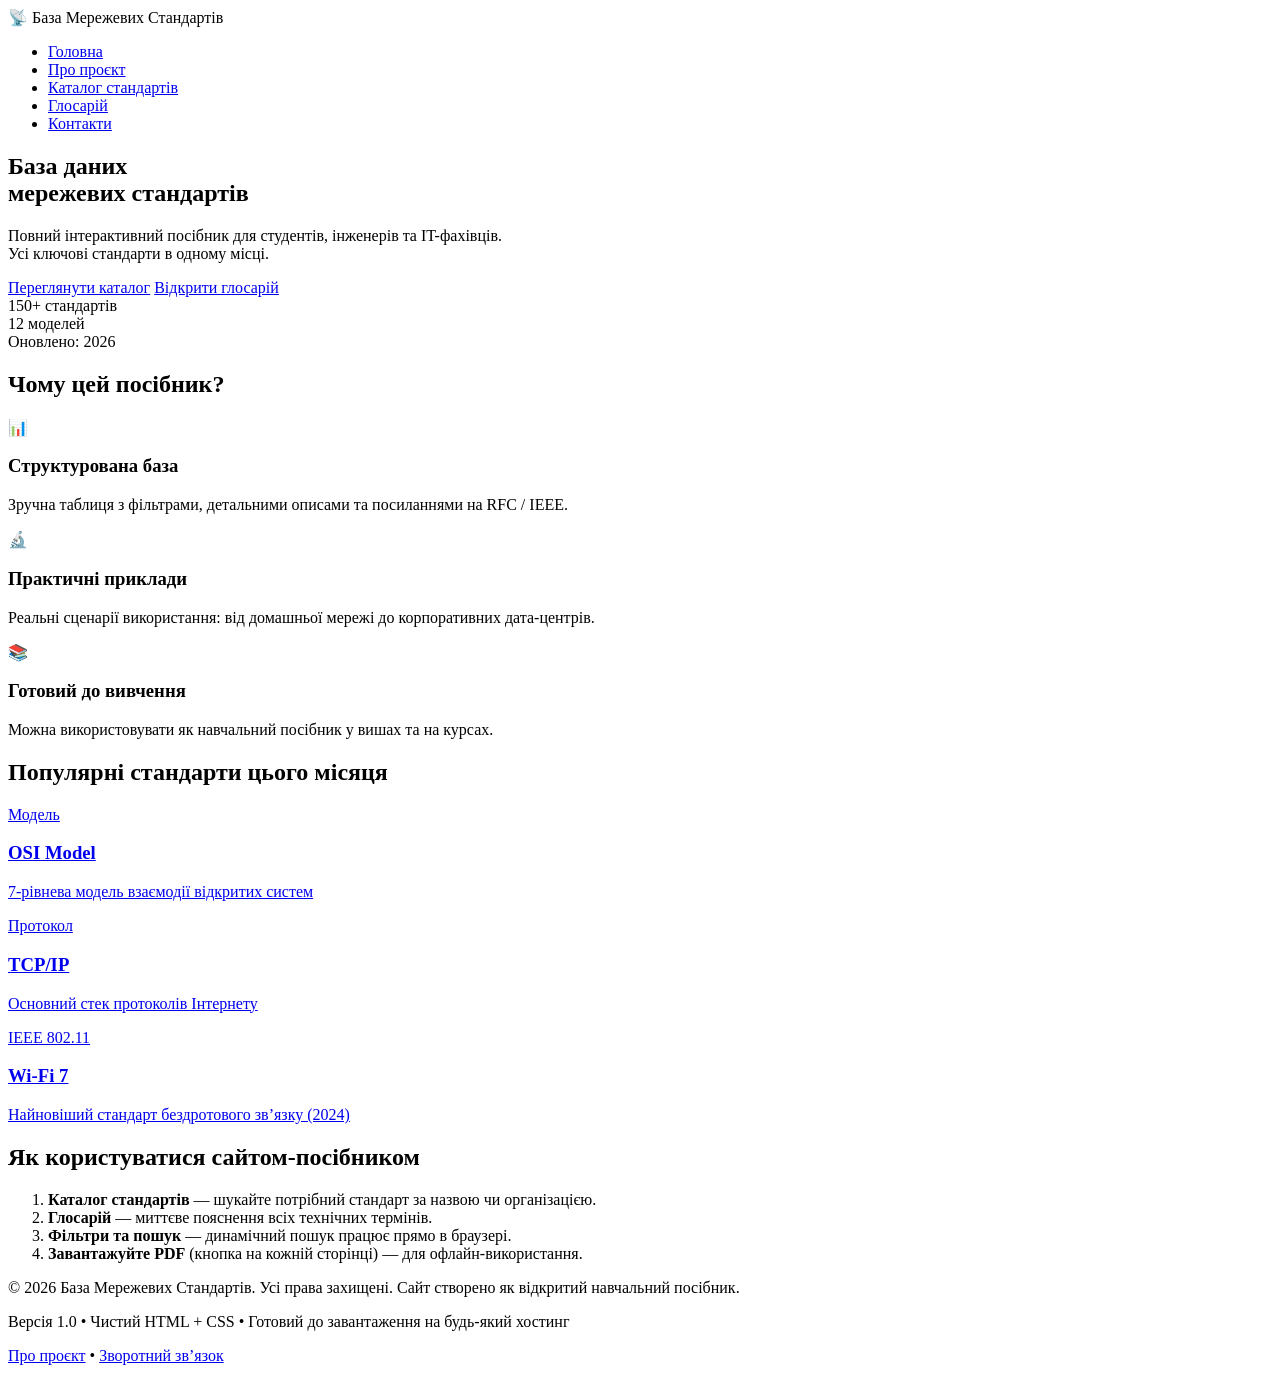
==== index.html @ 75a041d7 "Add files via upload" ====
<!DOCTYPE html>
<html lang="uk">
<head>
    <meta charset="UTF-8">
    <meta name="viewport" content="width=device-width, initial-scale=1.0">
    <meta name="description" content="Посібник з бази даних мережевих стандартів — повна довідка з OSI, TCP/IP, IEEE та інших стандартів">
    <title>Головна — База Мережевих Стандартів</title>
    <link rel="stylesheet" href="css/styles.css">
</head>
<body>
    <!-- НАВІГАЦІЯ (однакова на всіх сторінках) -->
    <header>
        <nav>
            <div class="logo">
                <span>📡</span> База Мережевих Стандартів
            </div>
            <ul class="menu">
                <li><a href="index.html" class="active">Головна</a></li>
                <li><a href="about.html">Про проєкт</a></li>
                <li><a href="catalog.html">Каталог стандартів</a></li>
                <li><a href="glossary.html">Глосарій</a></li>
                <li><a href="contacts.html">Контакти</a></li>
            </ul>
        </nav>
    </header>

    <!-- ГЕРО-СЕКЦІЯ -->
    <section class="hero">
        <div class="container">
            <h1>База даних<br>мережевих стандартів</h1>
            <p class="hero-subtitle">Повний інтерактивний посібник для студентів, інженерів та IT-фахівців.<br>Усі ключові стандарти в одному місці.</p>
            <div class="hero-buttons">
                <a href="catalog.html" class="btn-primary">Переглянути каталог</a>
                <a href="glossary.html" class="btn-secondary">Відкрити глосарій</a>
            </div>
            <div class="hero-stats">
                <div>150+ стандартів</div>
                <div>12 моделей</div>
                <div>Оновлено: 2026</div>
            </div>
        </div>
    </section>

    <!-- ОСНОВНИЙ КОНТЕНТ -->
    <main class="container">
        <section class="section">
            <h2>Чому цей посібник?</h2>
            <div class="grid-3">
                <div class="card">
                    <div class="card-icon">📊</div>
                    <h3>Структурована база</h3>
                    <p>Зручна таблиця з фільтрами, детальними описами та посиланнями на RFC / IEEE.</p>
                </div>
                <div class="card">
                    <div class="card-icon">🔬</div>
                    <h3>Практичні приклади</h3>
                    <p>Реальні сценарії використання: від домашньої мережі до корпоративних дата-центрів.</p>
                </div>
                <div class="card">
                    <div class="card-icon">📚</div>
                    <h3>Готовий до вивчення</h3>
                    <p>Можна використовувати як навчальний посібник у вишах та на курсах.</p>
                </div>
            </div>
        </section>

        <section class="section bg-light">
            <h2>Популярні стандарти цього місяця</h2>
            <div class="popular-grid">
                <a href="catalog.html#osi" class="popular-card">
                    <span class="tag">Модель</span>
                    <h3>OSI Model</h3>
                    <p>7-рівнева модель взаємодії відкритих систем</p>
                </a>
                <a href="catalog.html#tcpip" class="popular-card">
                    <span class="tag">Протокол</span>
                    <h3>TCP/IP</h3>
                    <p>Основний стек протоколів Інтернету</p>
                </a>
                <a href="catalog.html#wifi" class="popular-card">
                    <span class="tag">IEEE 802.11</span>
                    <h3>Wi-Fi 7</h3>
                    <p>Найновіший стандарт бездротового зв’язку (2024)</p>
                </a>
            </div>
        </section>

        <section class="section">
            <h2>Як користуватися сайтом-посібником</h2>
            <ol class="steps">
                <li><strong>Каталог стандартів</strong> — шукайте потрібний стандарт за назвою чи організацією.</li>
                <li><strong>Глосарій</strong> — миттєве пояснення всіх технічних термінів.</li>
                <li><strong>Фільтри та пошук</strong> — динамічний пошук працює прямо в браузері.</li>
                <li><strong>Завантажуйте PDF</strong> (кнопка на кожній сторінці) — для офлайн-використання.</li>
            </ol>
        </section>
    </main>

    <!-- ФУТЕР (однаковий на всіх сторінках) -->
    <footer>
        <div class="container">
            <p>&copy; 2026 База Мережевих Стандартів. Усі права захищені. Сайт створено як відкритий навчальний посібник.</p>
            <p>Версія 1.0 • Чистий HTML + CSS • Готовий до завантаження на будь-який хостинг</p>
            <div class="footer-links">
                <a href="about.html">Про проєкт</a> • 
                <a href="contacts.html">Зворотний зв’язок</a>
            </div>
        </div>
    </footer>

    <script>
        // Простий скрипт для активної сторінки (працює на всіх)
        document.querySelectorAll('.menu a').forEach(link => {
            if (link.getAttribute('href') === window.location.pathname.split('/').pop() || 
                (window.location.pathname === '/' && link.getAttribute('href') === 'index.html')) {
                link.classList.add('active');
            }
        });
    </script>
</body>
</html>
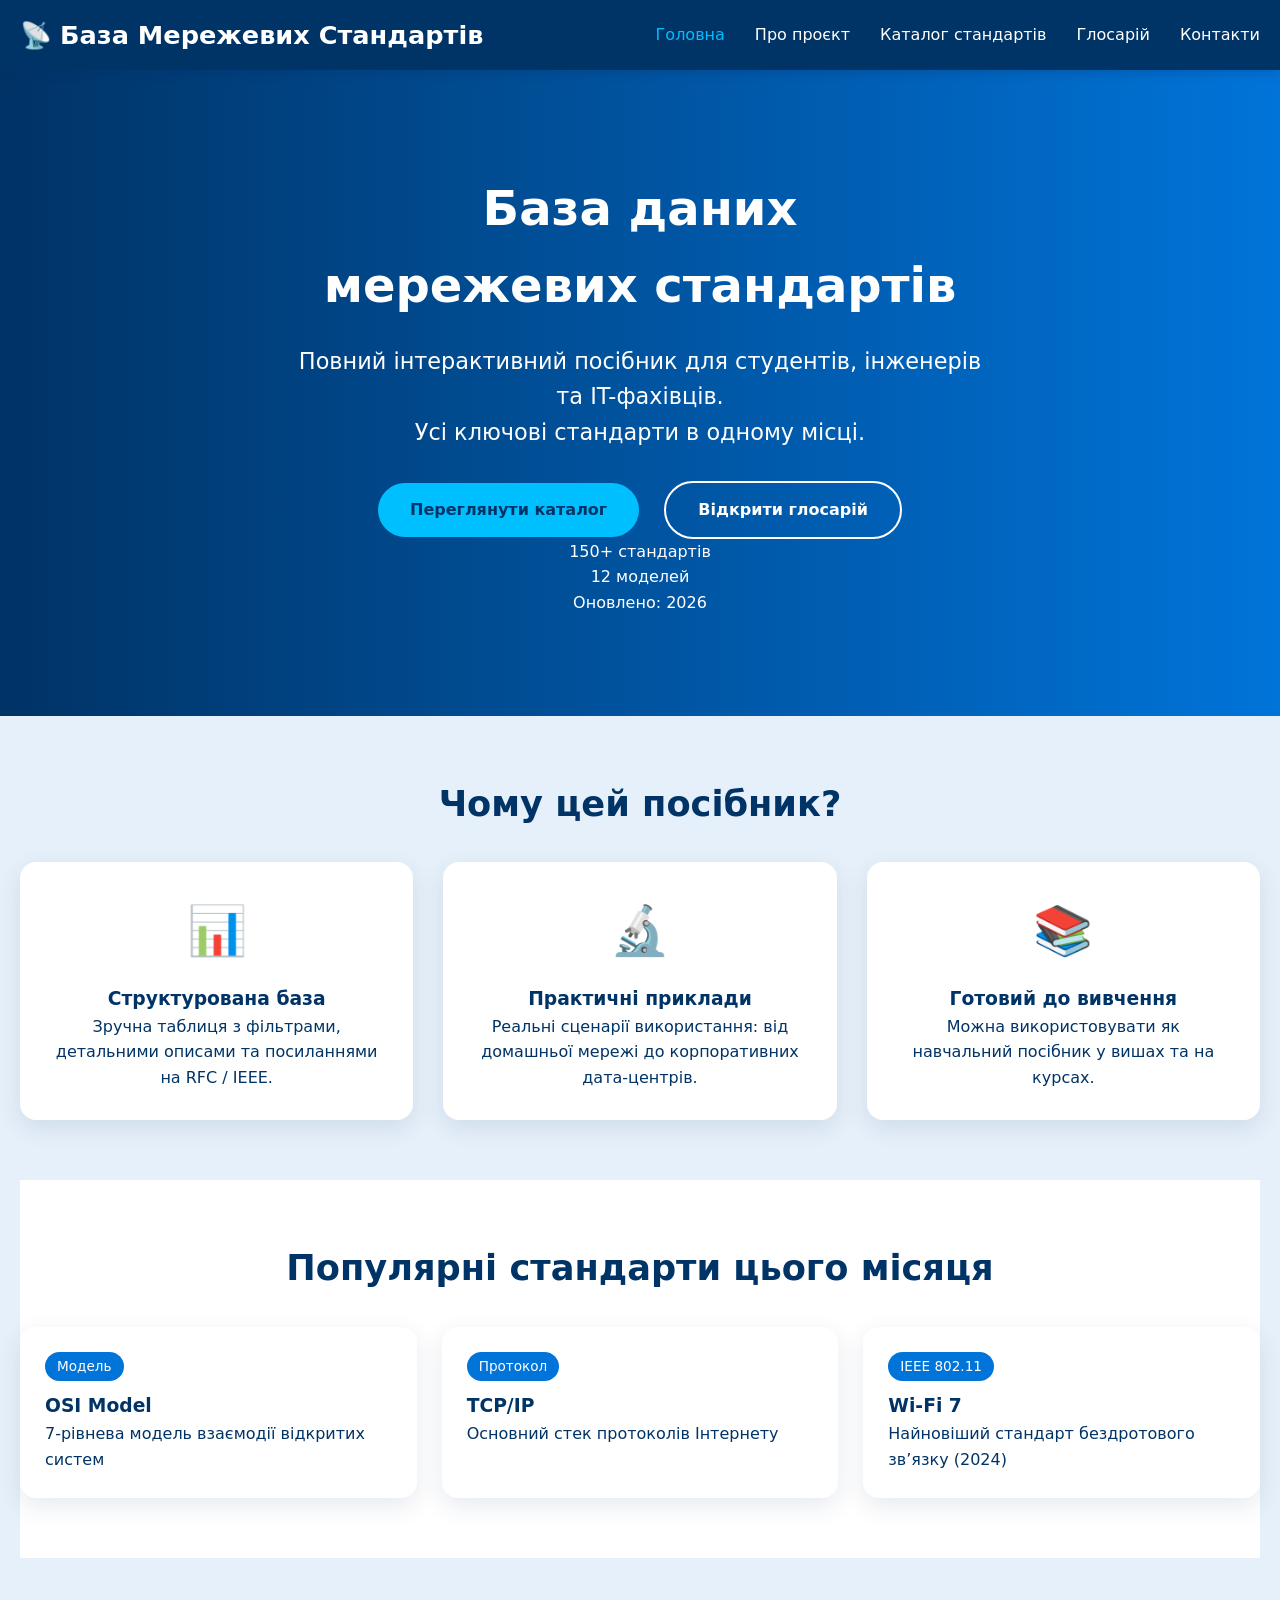
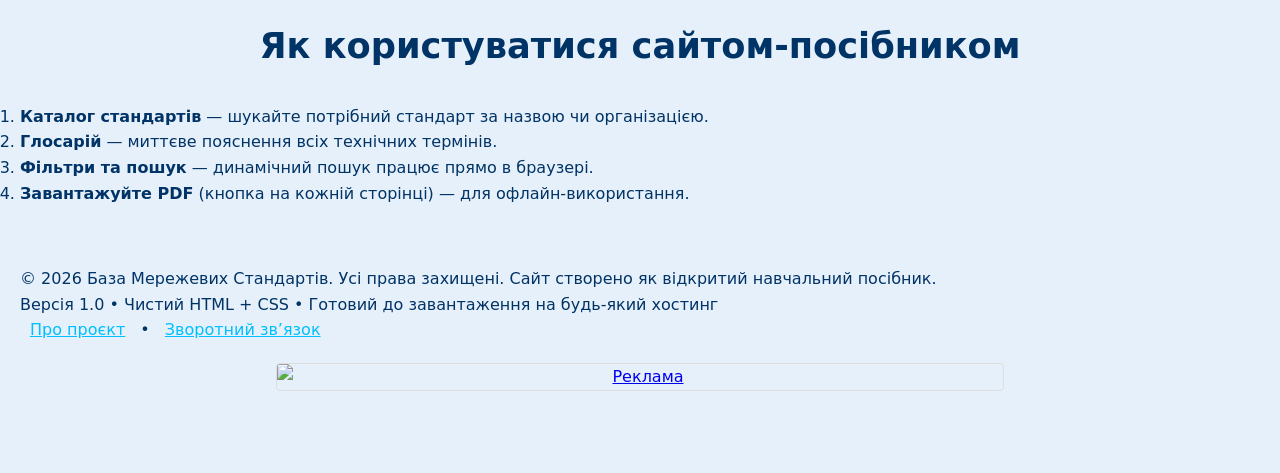
==== commit 7644eaec: "Update index.html" ====
--- a/index.html
+++ b/index.html
@@ -117,5 +117,37 @@
             }
         });
     </script>
+    <!-- Контейнер для баннера с защитой от "прыжков" верстки -->
+<div class="advertising-banner-container" style="margin: 20px auto; max-width: 728px; min-height: 90px; text-align: center;">
+    
+    <!-- Ссылка и изображение баннера (Пример: партнерский товар) -->
+    <a href="https://eedst.com" target="_blank" rel="noopener nofollow" id="live-ad-link" style="display: inline-block; width: 100%;">
+        <img src="https://picsum.photos" alt="Реклама" id="live-ad-img" style="width: 100%; height: auto; border: 1px solid #ddd; border-radius: 4px; display: block;">
+    </a>
+
+    <!-- Рабочий JS-скрипт трекинга и ротации (срабатывает сразу) -->
+    <script>
+        document.addEventListener("DOMContentLoaded", function() {
+            const adLink = document.getElementById("live-ad-link");
+            const adImg = document.getElementById("live-ad-img");
+
+            // Пример простой ротации: если у пользователя мобильный, меняем баннер на узкий
+            if (window.innerWidth < 768) {
+                adImg.src = "https://picsum.photos"; // Мобильный формат
+                adImg.style.maxWidth = "300px";
+            }
+
+            // Трекинг показа в консоль (имитация отправки статистики на сервер рекламодателя)
+            console.log("Рекламный блок успешно загружен. ID кампании: LIVE-728");
+
+            // Сбор статистики кликов
+            adLink.addEventListener("click", function(event) {
+                console.log("Пользователь кликнул по рекламе. Перенаправление...");
+                // Здесь реальные сети отправляют фоновый пиксель перед уходом со страницы
+            });
+        });
+    </script>
+</div>
+
 </body>
-</html>+</html>
--- a/css/styles.css
+++ b/css/styles.css
@@ -0,0 +1,200 @@
+/* ЧИСТИЙ CSS — без жодних зовнішніх посилань */
+* { margin:0; padding:0; box-sizing:border-box; }
+body {
+    font-family: 'Segoe UI', system-ui, sans-serif;
+    background: #E6F0FA;
+    color: #003366;
+    line-height: 1.6;
+}
+header {
+    background: #003366;
+    color: #fff;
+    position: sticky;
+    top: 0;
+    z-index: 100;
+    box-shadow: 0 2px 10px rgba(0, 51, 102, 0.3);
+}
+nav {
+    max-width: 1280px;
+    margin: 0 auto;
+    padding: 0 20px;
+    display: flex;
+    align-items: center;
+    justify-content: space-between;
+    height: 70px;
+}
+.logo {
+    font-size: 1.6rem;
+    font-weight: 700;
+    display: flex;
+    align-items: center;
+    gap: 8px;
+}
+.menu {
+    list-style: none;
+    display: flex;
+    gap: 30px;
+}
+.menu a {
+    color: #fff;
+    text-decoration: none;
+    font-weight: 500;
+    transition: color 0.3s;
+}
+.menu a:hover, .menu a.active {
+    color: #00BFFF;
+}
+.hero {
+    background: linear-gradient(90deg, #003366, #0074D9);
+    color: #fff;
+    padding: 100px 20px;
+    text-align: center;
+}
+.hero.small-hero { padding: 60px 20px; }
+.hero h1 { font-size: 3rem; margin-bottom: 20px; }
+.hero-subtitle { font-size: 1.4rem; max-width: 700px; margin: 0 auto 30px; }
+.btn-primary, .btn-secondary {
+    display: inline-block;
+    padding: 14px 32px;
+    border-radius: 50px;
+    text-decoration: none;
+    font-weight: 600;
+    margin: 0 10px;
+    transition: all 0.3s;
+}
+.btn-primary {
+    background: #00BFFF;
+    color: #003366;
+}
+.btn-primary:hover { background: #fff; transform: translateY(-3px); }
+.btn-secondary {
+    border: 2px solid #fff;
+    color: #fff;
+}
+.btn-secondary:hover { background: #fff; color: #003366; }
+.container {
+    max-width: 1280px;
+    margin: 0 auto;
+    padding: 0 20px;
+}
+.section { padding: 60px 0; }
+.bg-light { background: #fff; }
+h2 { font-size: 2.2rem; margin-bottom: 30px; text-align: center; color: #003366; }
+.grid-3 {
+    display: grid;
+    grid-template-columns: repeat(auto-fit, minmax(300px, 1fr));
+    gap: 30px;
+}
+.card {
+    background: #fff;
+    padding: 30px;
+    border-radius: 16px;
+    box-shadow: 0 8px 25px rgba(0, 51, 102, 0.1);
+    text-align: center;
+    transition: transform 0.3s;
+}
+.card:hover { transform: translateY(-10px); }
+.card-icon { font-size: 3rem; margin-bottom: 15px; }
+.popular-grid {
+    display: grid;
+    grid-template-columns: repeat(auto-fit, minmax(300px, 1fr));
+    gap: 25px;
+}
+.popular-card {
+    background: #fff;
+    padding: 25px;
+    border-radius: 16px;
+    box-shadow: 0 8px 25px rgba(0, 51, 102, 0.1);
+    text-decoration: none;
+    color: #003366;
+    transition: all 0.3s;
+}
+.popular-card:hover { transform: scale(1.05); }
+.tag {
+    background: #0074D9;
+    color: #fff;
+    padding: 4px 12px;
+    border-radius: 30px;
+    font-size: 0.85rem;
+    display: inline-block;
+    margin-bottom: 10px;
+}
+.standards-table {
+    width: 100%;
+    border-collapse: collapse;
+    background: #fff;
+    border-radius: 16px;
+    overflow: hidden;
+    box-shadow: 0 8px 30px rgba(0, 51, 102, 0.15);
+}
+.standards-table th {
+    background: #003366;
+    color: #fff;
+    padding: 18px;
+    text-align: left;
+}
+.standards-table td {
+    padding: 18px;
+    border-bottom: 1px solid #ddd;
+}
+.search-input {
+    width: 100%;
+    max-width: 600px;
+    padding: 16px 20px;
+    border: 2px solid #0074D9;
+    border-radius: 50px;
+    font-size: 1.1rem;
+    margin: 20px auto;
+    display: block;
+}
+.glossary-grid {
+    display: grid;
+    grid-template-columns: repeat(auto-fit, minmax(320px, 1fr));
+    gap: 20px;
+}
+.glossary-item {
+    background: #fff;
+    padding: 20px;
+    border-radius: 12px;
+    box-shadow: 0 5px 15px rgba(0, 51, 102, 0.1);
+}
+.contact-form {
+    max-width: 700px;
+    margin: 0 auto;
+    background: #fff;
+    padding: 40px;
+    border-radius: 20px;
+    box-shadow: 0 10px 40px rgba(0, 51, 102, 0.15);
+}
+.contact-form label {
+    display: block;
+    margin: 15px 0 8px;
+    font-weight: 600;
+}
+.contact-form input,
+.contact-form textarea {
+    width: 100%;
+    padding: 14px;
+    border: 1px solid #0074D9;
+    border-radius: 8px;
+    font-size: 1rem;
+}
+.footer {
+    background: #003366;
+    color: #fff;
+    padding: 40px 0;
+    margin-top: 60px;
+}
+.footer .container {
+    display: flex;
+    flex-wrap: wrap;
+    justify-content: space-between;
+    align-items: center;
+    gap: 15px;
+}
+.footer-links a { color: #00BFFF; margin: 0 10px; }
+
+@media (max-width: 768px) {
+    .menu { gap: 15px; font-size: 0.95rem; }
+    .hero h1 { font-size: 2.2rem; }
+}
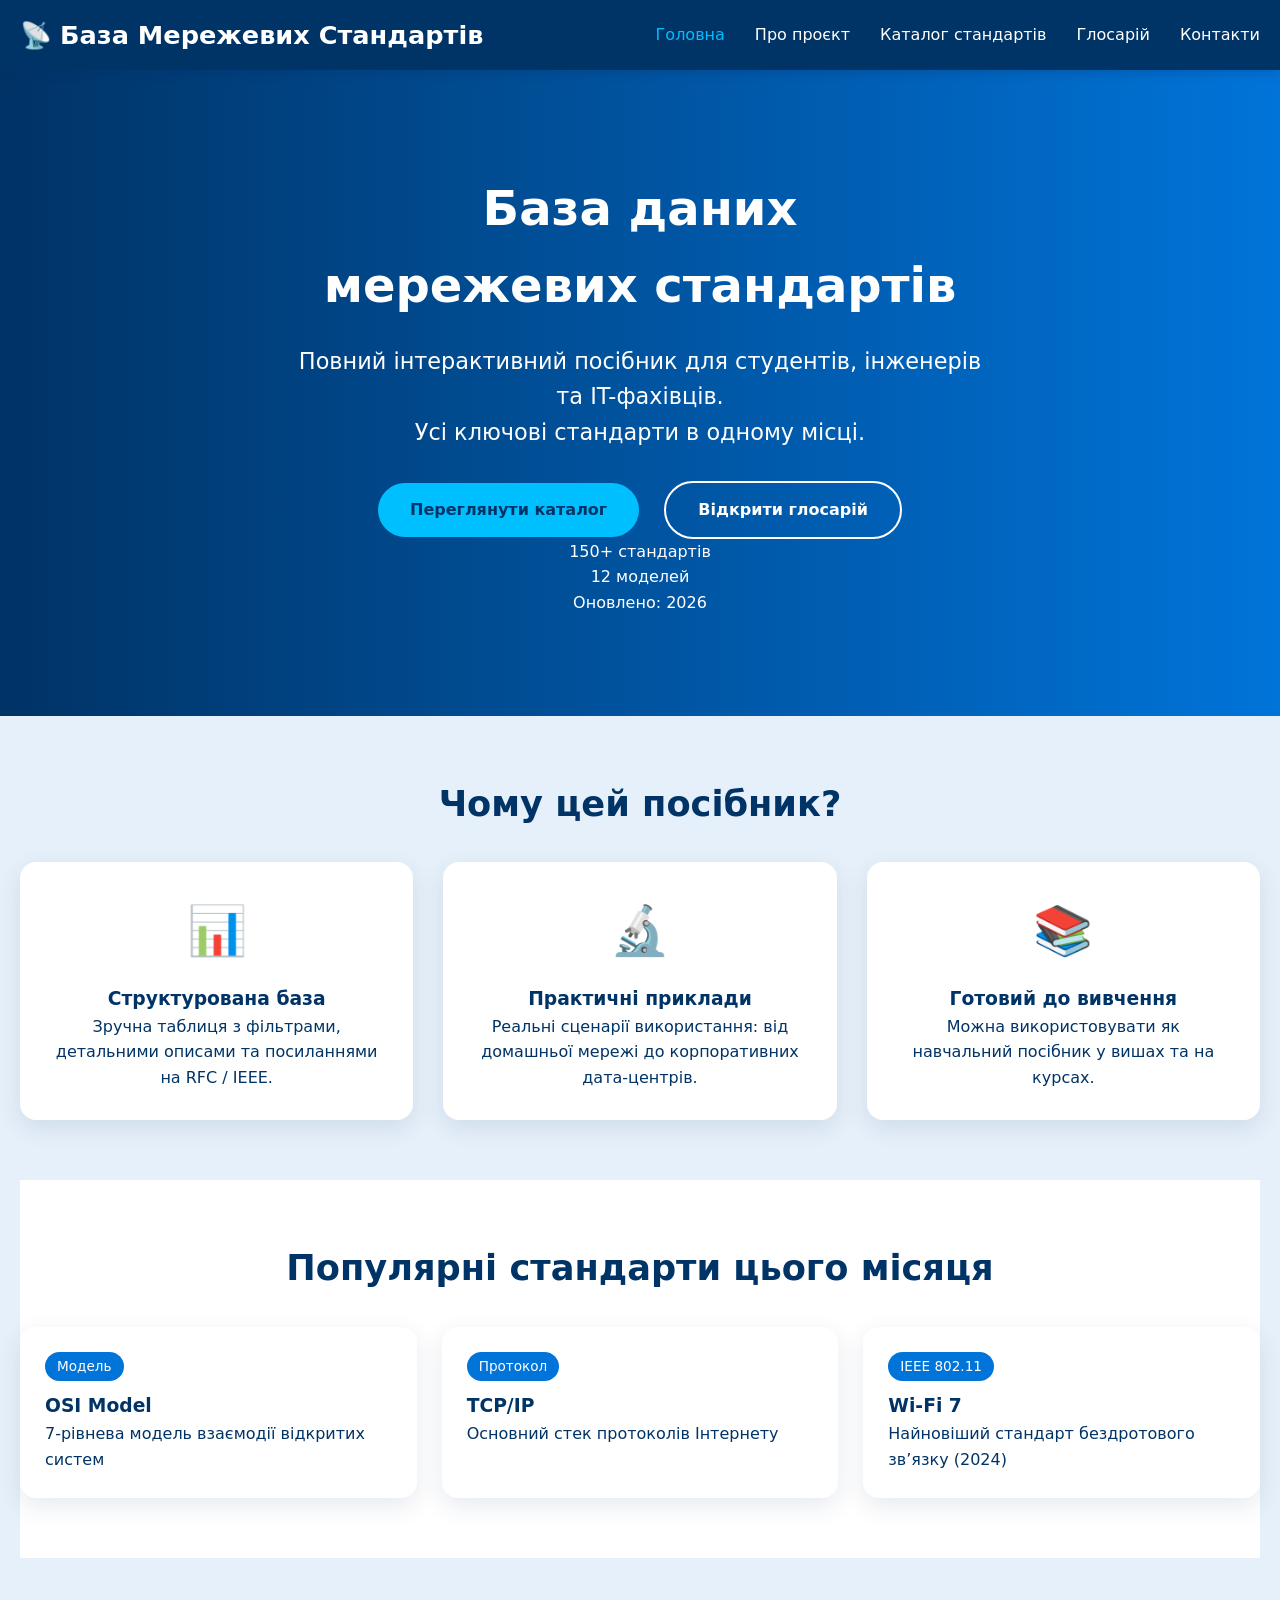
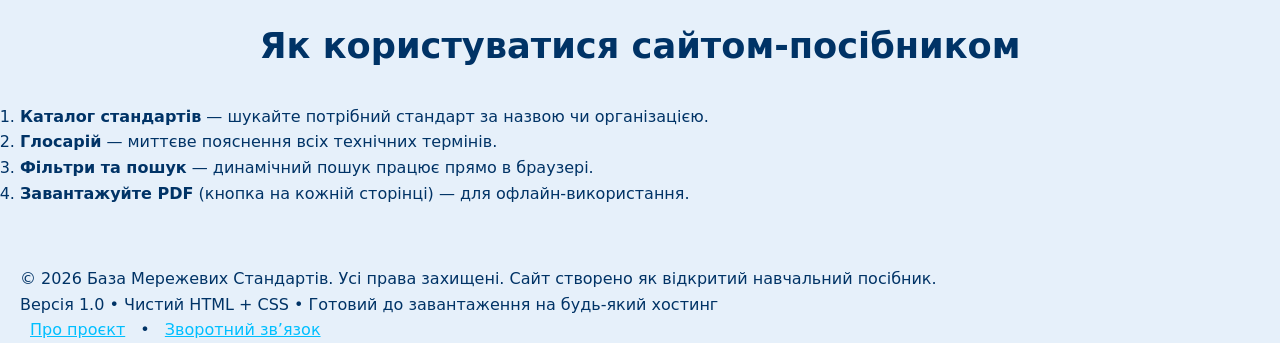
==== commit b10a6516: "Update index.html" ====
--- a/index.html
+++ b/index.html
@@ -117,37 +117,7 @@
             }
         });
     </script>
-    <!-- Контейнер для баннера с защитой от "прыжков" верстки -->
-<div class="advertising-banner-container" style="margin: 20px auto; max-width: 728px; min-height: 90px; text-align: center;">
     
-    <!-- Ссылка и изображение баннера (Пример: партнерский товар) -->
-    <a href="https://eedst.com" target="_blank" rel="noopener nofollow" id="live-ad-link" style="display: inline-block; width: 100%;">
-        <img src="https://picsum.photos" alt="Реклама" id="live-ad-img" style="width: 100%; height: auto; border: 1px solid #ddd; border-radius: 4px; display: block;">
-    </a>
-
-    <!-- Рабочий JS-скрипт трекинга и ротации (срабатывает сразу) -->
-    <script>
-        document.addEventListener("DOMContentLoaded", function() {
-            const adLink = document.getElementById("live-ad-link");
-            const adImg = document.getElementById("live-ad-img");
-
-            // Пример простой ротации: если у пользователя мобильный, меняем баннер на узкий
-            if (window.innerWidth < 768) {
-                adImg.src = "https://picsum.photos"; // Мобильный формат
-                adImg.style.maxWidth = "300px";
-            }
-
-            // Трекинг показа в консоль (имитация отправки статистики на сервер рекламодателя)
-            console.log("Рекламный блок успешно загружен. ID кампании: LIVE-728");
-
-            // Сбор статистики кликов
-            adLink.addEventListener("click", function(event) {
-                console.log("Пользователь кликнул по рекламе. Перенаправление...");
-                // Здесь реальные сети отправляют фоновый пиксель перед уходом со страницы
-            });
-        });
-    </script>
-</div>
 
 </body>
 </html>
